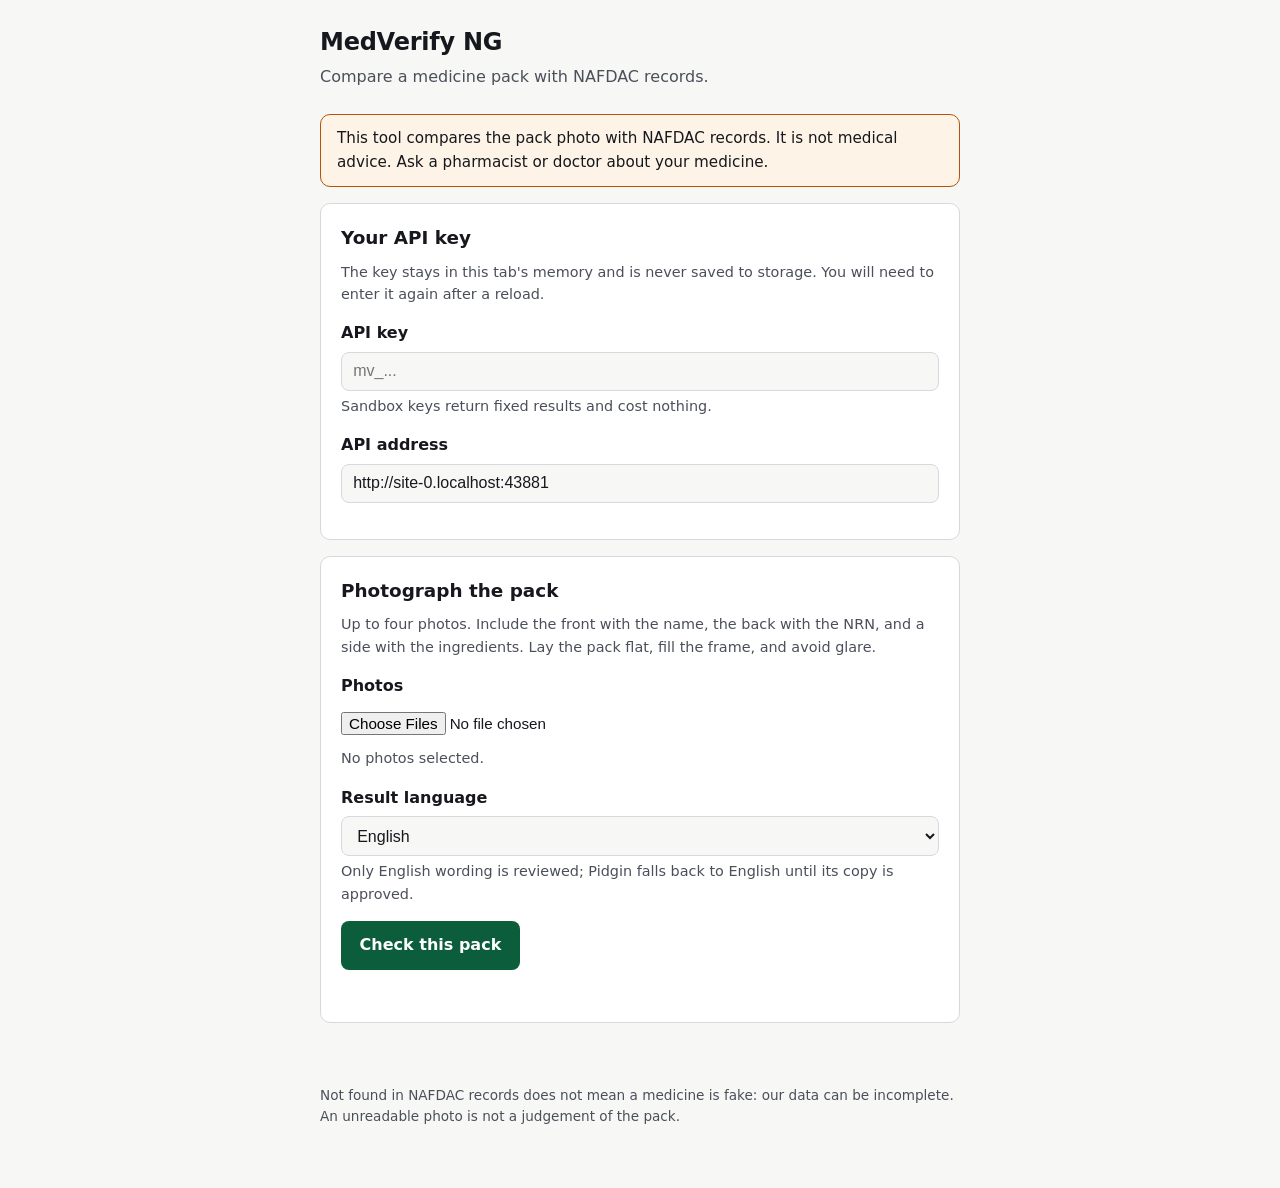
==== web/index.html @ 6687cfc1 "Add a dependency-free web client that consumes only the public API. The client is three static files" ====
<!DOCTYPE html>
<html lang="en">
  <head>
    <meta charset="utf-8" />
    <meta name="viewport" content="width=device-width, initial-scale=1" />
    <meta name="color-scheme" content="light dark" />
    <title>MedVerify NG</title>
    <link rel="stylesheet" href="assets/styles.css" />
    <script type="module" src="assets/app.js"></script>
  </head>
  <body>
    <a class="skip-link" href="#main">Skip to main content</a>

    <header class="site-header">
      <h1>MedVerify NG</h1>
      <p class="tagline">Compare a medicine pack with NAFDAC records.</p>
    </header>

    <main id="main" class="wrap">
      <!-- The disclaimer is always visible and never dismissed. -->
      <p class="disclaimer" role="note">
        This tool compares the pack photo with NAFDAC records. It is not medical
        advice. Ask a pharmacist or doctor about your medicine.
      </p>

      <section aria-labelledby="connect-heading" class="card">
        <h2 id="connect-heading">Your API key</h2>
        <p class="hint">
          The key stays in this tab's memory and is never saved to storage. You
          will need to enter it again after a reload.
        </p>
        <div class="field">
          <label for="api-key">API key</label>
          <input
            id="api-key"
            name="api-key"
            type="password"
            autocomplete="off"
            spellcheck="false"
            placeholder="mv_..."
            aria-describedby="api-key-help"
          />
          <p id="api-key-help" class="hint">
            Sandbox keys return fixed results and cost nothing.
          </p>
        </div>
        <div class="field">
          <label for="api-base">API address</label>
          <input id="api-base" name="api-base" type="url" value="" placeholder="https://api.example" />
        </div>
      </section>

      <section aria-labelledby="upload-heading" class="card">
        <h2 id="upload-heading">Photograph the pack</h2>
        <p class="hint" id="photo-help">
          Up to four photos. Include the front with the name, the back with the
          NRN, and a side with the ingredients. Lay the pack flat, fill the
          frame, and avoid glare.
        </p>

        <div class="field">
          <label for="photos">Photos</label>
          <input
            id="photos"
            name="photos"
            type="file"
            accept="image/jpeg,image/png,image/webp"
            capture="environment"
            multiple
            aria-describedby="photo-help photo-count"
          />
          <p id="photo-count" class="hint" aria-live="polite">No photos selected.</p>
        </div>

        <div class="field">
          <label for="language">Result language</label>
          <select id="language" name="language">
            <option value="en" selected>English</option>
            <option value="pcm">Nigerian Pidgin</option>
          </select>
          <p class="hint">
            Only English wording is reviewed; Pidgin falls back to English until
            its copy is approved.
          </p>
        </div>

        <button id="submit" type="button" class="primary">Check this pack</button>
        <p id="status" class="status" role="status" aria-live="polite"></p>
      </section>

      <section id="result-section" aria-labelledby="result-heading" class="card" hidden>
        <!-- Focus lands here after a result so a screen reader announces it. -->
        <h2 id="result-heading" tabindex="-1">Result</h2>
        <div id="result" class="result"></div>
        <button id="retake" type="button" class="secondary">Check another pack</button>
      </section>

      <section id="ask-section" aria-labelledby="ask-heading" class="card" hidden>
        <h2 id="ask-heading">Ask about this pack</h2>
        <div id="suggestions" class="suggestions" role="group" aria-label="Suggested questions"></div>
        <form id="ask-form" class="ask-form">
          <label for="question">Your question</label>
          <div class="ask-row">
            <input
              id="question"
              name="question"
              type="text"
              maxlength="500"
              autocomplete="off"
              aria-describedby="ask-help"
            />
            <button type="submit" class="primary">Ask</button>
          </div>
          <p id="ask-help" class="hint">
            Answers come only from NAFDAC records and leaflets, with citations.
            This is not medical advice.
          </p>
        </form>
        <div id="answers" class="answers" aria-live="polite"></div>
      </section>
    </main>

    <footer class="site-footer">
      <p>
        Not found in NAFDAC records does not mean a medicine is fake: our data
        can be incomplete. An unreadable photo is not a judgement of the pack.
      </p>
    </footer>

    <noscript>
      <p class="wrap">This page needs JavaScript to upload photos.</p>
    </noscript>
  </body>
</html>
---- web/assets/styles.css ----
/* Mobile-first. No framework, no web fonts, so the page works on a slow link
   and cannot be blocked by a third party. */

:root {
  --bg: #f7f7f5;
  --surface: #ffffff;
  --ink: #16181d;
  --ink-muted: #4a4f5a;
  --line: #d6d8dd;
  --accent: #0b5d3b;
  --accent-ink: #ffffff;
  --warn-bg: #fdf3e7;
  --warn-line: #b45309;
  --flag-bg: #fdf0ef;
  --flag-line: #a0332b;
  --radius: 10px;
}

@media (prefers-color-scheme: dark) {
  :root {
    --bg: #111317;
    --surface: #1a1d23;
    --ink: #f2f3f5;
    --ink-muted: #b3b8c2;
    --line: #2f343d;
    --accent: #5fd0a0;
    --accent-ink: #082316;
    --warn-bg: #2a2116;
    --warn-line: #e0a05a;
    --flag-bg: #2b1a19;
    --flag-line: #e88b83;
  }
}

* {
  box-sizing: border-box;
}

body {
  margin: 0;
  background: var(--bg);
  color: var(--ink);
  font: 16px/1.55 system-ui, -apple-system, "Segoe UI", Roboto, sans-serif;
}

.wrap {
  margin: 0 auto;
  max-width: 42rem;
  padding: 0 1rem 2rem;
}

.skip-link {
  position: absolute;
  left: -999px;
  top: 0;
  background: var(--surface);
  color: var(--ink);
  padding: 0.5rem 1rem;
  z-index: 10;
}

.skip-link:focus {
  left: 0.5rem;
  top: 0.5rem;
}

.site-header {
  padding: 1.5rem 1rem 0.5rem;
  max-width: 42rem;
  margin: 0 auto;
}

.site-header h1 {
  margin: 0;
  font-size: 1.5rem;
  letter-spacing: -0.01em;
}

.tagline {
  margin: 0.25rem 0 0;
  color: var(--ink-muted);
}

.disclaimer {
  background: var(--warn-bg);
  border: 1px solid var(--warn-line);
  border-radius: var(--radius);
  padding: 0.75rem 1rem;
  margin: 1rem 0;
  font-size: 0.95rem;
}

.card {
  background: var(--surface);
  border: 1px solid var(--line);
  border-radius: var(--radius);
  padding: 1.25rem;
  margin-bottom: 1rem;
}

.card h2 {
  margin: 0 0 0.5rem;
  font-size: 1.15rem;
}

.hint {
  color: var(--ink-muted);
  font-size: 0.9rem;
  margin: 0.25rem 0 0;
}

.field {
  margin: 1rem 0;
}

label {
  display: block;
  font-weight: 600;
  margin-bottom: 0.35rem;
}

input[type="text"],
input[type="password"],
input[type="url"],
select {
  width: 100%;
  padding: 0.6rem 0.7rem;
  font-size: 1rem;
  color: var(--ink);
  background: var(--bg);
  border: 1px solid var(--line);
  border-radius: 8px;
}

input[type="file"] {
  width: 100%;
  padding: 0.5rem 0;
  font-size: 0.95rem;
}

/* A visible, high-contrast focus ring on every interactive control. */
input:focus-visible,
select:focus-visible,
button:focus-visible,
a:focus-visible {
  outline: 3px solid var(--accent);
  outline-offset: 2px;
}

button {
  font: inherit;
  border-radius: 8px;
  padding: 0.7rem 1.1rem;
  min-height: 44px;
  cursor: pointer;
  border: 1px solid transparent;
}

button.primary {
  background: var(--accent);
  color: var(--accent-ink);
  font-weight: 600;
}

button.secondary {
  background: transparent;
  color: var(--ink);
  border-color: var(--line);
}

button[disabled] {
  opacity: 0.6;
  cursor: not-allowed;
}

.status {
  min-height: 1.25rem;
  margin: 0.75rem 0 0;
  color: var(--ink-muted);
}

.verdict {
  border-left: 4px solid var(--accent);
  padding-left: 0.85rem;
  margin-bottom: 1rem;
}

.verdict h3 {
  margin: 0;
  font-size: 1.1rem;
}

.verdict .confidence {
  color: var(--ink-muted);
  font-size: 0.9rem;
}

.result h4 {
  margin: 1.25rem 0 0.4rem;
  font-size: 0.95rem;
  text-transform: uppercase;
  letter-spacing: 0.04em;
  color: var(--ink-muted);
}

.result ul {
  margin: 0;
  padding-left: 1.1rem;
}

.result li {
  margin-bottom: 0.35rem;
}

.flag {
  background: var(--flag-bg);
  border: 1px solid var(--flag-line);
  border-radius: 8px;
  padding: 0.6rem 0.75rem;
  margin-bottom: 0.6rem;
}

.flag a {
  color: inherit;
}

.fields {
  display: grid;
  gap: 0.35rem;
  margin: 0;
}

.fields div {
  display: flex;
  justify-content: space-between;
  gap: 1rem;
  border-bottom: 1px solid var(--line);
  padding-bottom: 0.35rem;
}

.fields dt {
  color: var(--ink-muted);
}

.fields dd {
  margin: 0;
  text-align: right;
}

.suggestions {
  display: flex;
  flex-wrap: wrap;
  gap: 0.5rem;
  margin-bottom: 1rem;
}

.suggestions button {
  background: transparent;
  border: 1px solid var(--line);
  color: var(--ink);
  font-size: 0.9rem;
  padding: 0.45rem 0.75rem;
}

.ask-row {
  display: flex;
  gap: 0.5rem;
}

.ask-row input {
  flex: 1;
}

.answer {
  border-top: 1px solid var(--line);
  padding-top: 1rem;
  margin-top: 1rem;
}

.answer .fixed {
  color: var(--ink-muted);
  font-style: italic;
}

.citations {
  font-size: 0.9rem;
  color: var(--ink-muted);
  margin-top: 0.4rem;
}

.site-footer {
  max-width: 42rem;
  margin: 0 auto;
  padding: 0 1rem 3rem;
  color: var(--ink-muted);
  font-size: 0.85rem;
}

@media (prefers-reduced-motion: reduce) {
  * {
    animation: none !important;
    transition: none !important;
  }
}
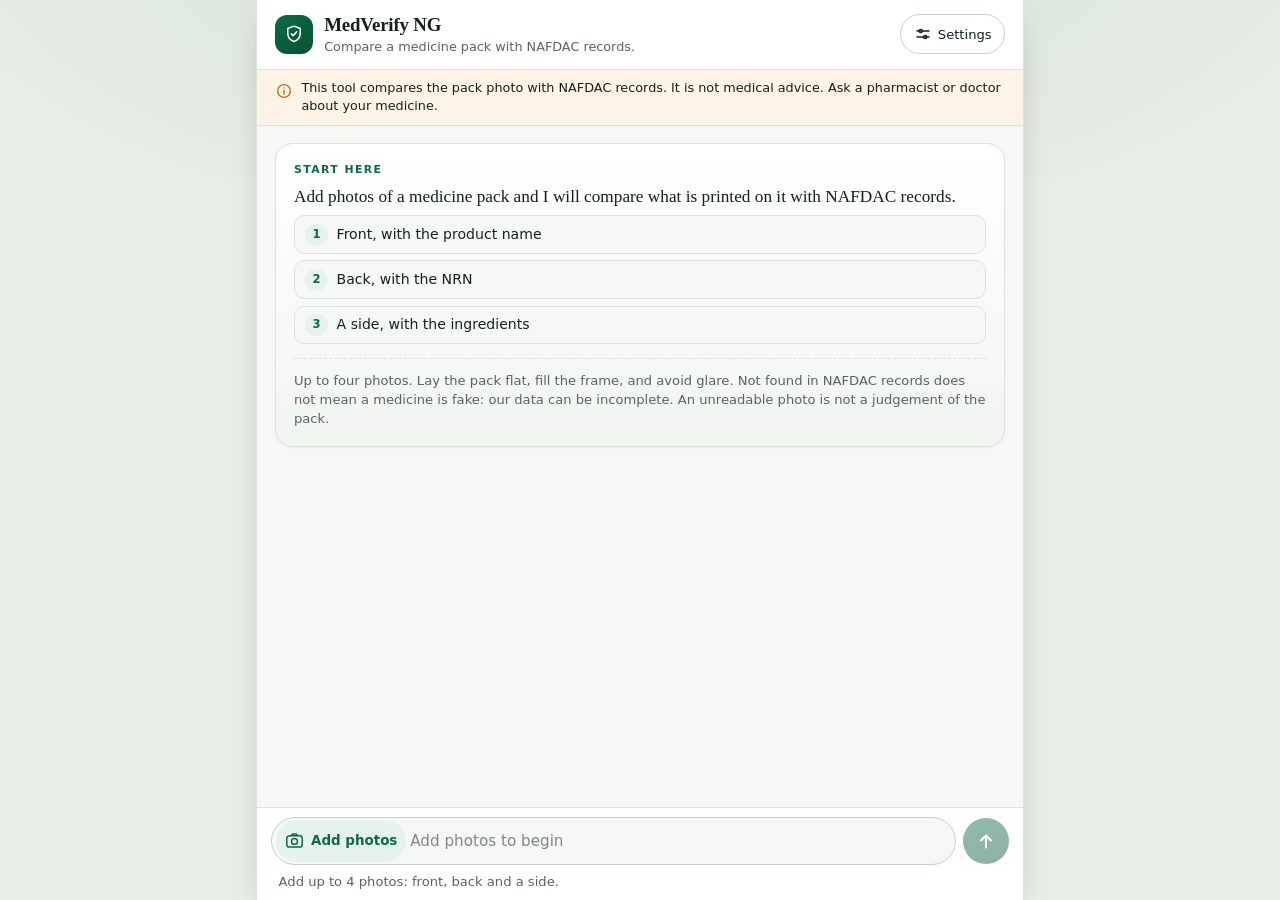
==== commit 627493b3: "Serve one photo picker and a clearer scan layout in the web client. The separate camera and gallery " ====
--- a/web/index.html
+++ b/web/index.html
@@ -2,133 +2,159 @@
 <html lang="en">
   <head>
     <meta charset="utf-8" />
-    <meta name="viewport" content="width=device-width, initial-scale=1" />
+    <meta
+      name="viewport"
+      content="width=device-width, initial-scale=1, viewport-fit=cover, interactive-widget=resizes-content"
+    />
     <meta name="color-scheme" content="light dark" />
+    <meta
+      name="description"
+      content="Compare a medicine pack photo with NAFDAC records and read an explainable result."
+    />
     <title>MedVerify NG</title>
     <link rel="stylesheet" href="assets/styles.css" />
     <script type="module" src="assets/app.js"></script>
   </head>
   <body>
-    <a class="skip-link" href="#main">Skip to main content</a>
+    <a class="skip-link" href="#log">Skip to conversation</a>
 
-    <header class="site-header">
-      <h1>MedVerify NG</h1>
-      <p class="tagline">Compare a medicine pack with NAFDAC records.</p>
-    </header>
-
-    <main id="main" class="wrap">
-      <!-- The disclaimer is always visible and never dismissed. -->
-      <p class="disclaimer" role="note">
-        This tool compares the pack photo with NAFDAC records. It is not medical
-        advice. Ask a pharmacist or doctor about your medicine.
-      </p>
-
-      <section aria-labelledby="connect-heading" class="card">
-        <h2 id="connect-heading">Your API key</h2>
-        <p class="hint">
-          The key stays in this tab's memory and is never saved to storage. You
-          will need to enter it again after a reload.
-        </p>
-        <div class="field">
-          <label for="api-key">API key</label>
-          <input
-            id="api-key"
-            name="api-key"
-            type="password"
-            autocomplete="off"
-            spellcheck="false"
-            placeholder="mv_..."
-            aria-describedby="api-key-help"
-          />
-          <p id="api-key-help" class="hint">
-            Sandbox keys return fixed results and cost nothing.
-          </p>
-        </div>
-        <div class="field">
-          <label for="api-base">API address</label>
-          <input id="api-base" name="api-base" type="url" value="" placeholder="https://api.example" />
-        </div>
-      </section>
-
-      <section aria-labelledby="upload-heading" class="card">
-        <h2 id="upload-heading">Photograph the pack</h2>
-        <p class="hint" id="photo-help">
-          Up to four photos. Include the front with the name, the back with the
-          NRN, and a side with the ingredients. Lay the pack flat, fill the
-          frame, and avoid glare.
-        </p>
-
-        <div class="field">
-          <label for="photos">Photos</label>
-          <input
-            id="photos"
-            name="photos"
-            type="file"
-            accept="image/jpeg,image/png,image/webp"
-            capture="environment"
-            multiple
-            aria-describedby="photo-help photo-count"
-          />
-          <p id="photo-count" class="hint" aria-live="polite">No photos selected.</p>
+    <div class="app">
+      <header class="site-header">
+        <div class="brand">
+          <span class="brand-mark" aria-hidden="true">
+            <svg viewBox="0 0 24 24" width="22" height="22" fill="none" stroke="currentColor" stroke-width="1.7" stroke-linecap="round" stroke-linejoin="round">
+              <path d="M12 3.4 5.2 5.9v5.3c0 4.2 2.8 7.6 6.8 9 4-1.4 6.8-4.8 6.8-9V5.9z" />
+              <path d="m9.1 11.9 2 2 3.8-4.2" />
+            </svg>
+          </span>
+          <div class="brand-text">
+            <h1>MedVerify NG</h1>
+            <p class="tagline">Compare a medicine pack with NAFDAC records.</p>
+          </div>
         </div>
 
-        <div class="field">
-          <label for="language">Result language</label>
-          <select id="language" name="language">
-            <option value="en" selected>English</option>
-            <option value="pcm">Nigerian Pidgin</option>
-          </select>
-          <p class="hint">
-            Only English wording is reviewed; Pidgin falls back to English until
-            its copy is approved.
-          </p>
+        <details class="settings">
+          <summary>
+            <svg viewBox="0 0 24 24" width="18" height="18" aria-hidden="true" fill="none" stroke="currentColor" stroke-width="1.8" stroke-linecap="round">
+              <path d="M4 8h16M4 16h16" />
+              <circle cx="9" cy="8" r="2.2" />
+              <circle cx="15" cy="16" r="2.2" />
+            </svg>
+            <span>Settings</span>
+          </summary>
+          <div class="settings-panel">
+            <div class="field">
+              <label for="language">Result language</label>
+              <select id="language" name="language">
+                <option value="en" selected>English</option>
+                <option value="pcm">Nigerian Pidgin</option>
+              </select>
+              <p class="hint">
+                Only English wording is reviewed; Pidgin falls back to English
+                until its copy is approved.
+              </p>
+            </div>
+            <div class="field">
+              <label for="api-base">API address</label>
+              <input id="api-base" name="api-base" type="url" value="" placeholder="https://api.example" />
+            </div>
+          </div>
+        </details>
+      </header>
+
+      <!-- Development key. Hidden from the page; it is still visible in the
+           page source, so swap it out before this goes anywhere public. -->
+      <input id="api-key" name="api-key" type="hidden" value="dev-api-key" />
+
+      <!-- The disclaimer is always visible and never dismissed. -->
+      <div class="notice" role="note">
+        <svg class="notice-icon" viewBox="0 0 24 24" width="18" height="18" aria-hidden="true" fill="none" stroke="currentColor" stroke-width="1.8" stroke-linecap="round">
+          <circle cx="12" cy="12" r="8.5" />
+          <path d="M12 11v5M12 7.8v.2" />
+        </svg>
+        <p>
+          This tool compares the pack photo with NAFDAC records. It is not medical advice.
+          Ask a pharmacist or doctor about your medicine.
+        </p>
+      </div>
+
+      <main id="main" class="chat">
+        <div id="log" class="log" role="log" aria-label="Conversation" tabindex="0">
+          <div class="msg assistant intro">
+            <div class="bubble">
+              <p class="eyebrow">Start here</p>
+              <p class="lede">
+                Add photos of a medicine pack and I will compare what is printed
+                on it with NAFDAC records.
+              </p>
+              <ul class="tips">
+                <li><span class="step" aria-hidden="true">1</span>Front, with the product name</li>
+                <li><span class="step" aria-hidden="true">2</span>Back, with the NRN</li>
+                <li><span class="step" aria-hidden="true">3</span>A side, with the ingredients</li>
+              </ul>
+              <p class="hint">
+                Up to four photos. Lay the pack flat, fill the frame, and avoid
+                glare. Not found in NAFDAC records does not mean a medicine is
+                fake: our data can be incomplete. An unreadable photo is not a
+                judgement of the pack.
+              </p>
+            </div>
+          </div>
         </div>
 
-        <button id="submit" type="button" class="primary">Check this pack</button>
-        <p id="status" class="status" role="status" aria-live="polite"></p>
-      </section>
+        <div class="dock">
+          <div id="chips" class="chips" role="group" aria-label="Suggested actions"></div>
 
-      <section id="result-section" aria-labelledby="result-heading" class="card" hidden>
-        <!-- Focus lands here after a result so a screen reader announces it. -->
-        <h2 id="result-heading" tabindex="-1">Result</h2>
-        <div id="result" class="result"></div>
-        <button id="retake" type="button" class="secondary">Check another pack</button>
-      </section>
+          <form id="chat-form" class="composer" novalidate>
+            <ul id="tray" class="tray" aria-label="Photos ready to send" hidden></ul>
 
-      <section id="ask-section" aria-labelledby="ask-heading" class="card" hidden>
-        <h2 id="ask-heading">Ask about this pack</h2>
-        <div id="suggestions" class="suggestions" role="group" aria-label="Suggested questions"></div>
-        <form id="ask-form" class="ask-form">
-          <label for="question">Your question</label>
-          <div class="ask-row">
-            <input
-              id="question"
-              name="question"
-              type="text"
-              maxlength="500"
-              autocomplete="off"
-              aria-describedby="ask-help"
-            />
-            <button type="submit" class="primary">Ask</button>
-          </div>
-          <p id="ask-help" class="hint">
-            Answers come only from NAFDAC records and leaflets, with citations.
-            This is not medical advice.
-          </p>
-        </form>
-        <div id="answers" class="answers" aria-live="polite"></div>
-      </section>
-    </main>
+            <div class="row">
+              <div class="composer-field">
+                <div id="tools" class="tools">
+                  <!-- One control for the camera and the photo library: the
+                       browser's own picker lets the person choose either. -->
+                  <button id="photo-btn" type="button" class="photo-btn" aria-label="Add photos of the pack" title="Add photos">
+                    <svg viewBox="0 0 24 24" width="21" height="21" aria-hidden="true" fill="none" stroke="currentColor" stroke-width="1.7" stroke-linecap="round" stroke-linejoin="round">
+                      <rect x="3.2" y="6.5" width="17.6" height="13" rx="3" />
+                      <circle cx="12" cy="13" r="3.4" />
+                      <path d="M8.4 6.5 9.6 4.6h4.8l1.2 1.9" />
+                    </svg>
+                    <span class="photo-btn-text">Add photos</span>
+                  </button>
+                </div>
 
-    <footer class="site-footer">
-      <p>
-        Not found in NAFDAC records does not mean a medicine is fake: our data
-        can be incomplete. An unreadable photo is not a judgement of the pack.
-      </p>
-    </footer>
+                <label for="question" class="sr-only">Your question</label>
+                <input
+                  id="question"
+                  name="question"
+                  type="text"
+                  maxlength="500"
+                  autocomplete="off"
+                  disabled
+                  placeholder="Add photos to begin"
+                  aria-describedby="composer-hint"
+                />
+              </div>
+
+              <button id="send" type="submit" class="send" aria-label="Check this pack" aria-disabled="true">
+                <svg viewBox="0 0 24 24" width="22" height="22" aria-hidden="true" fill="none" stroke="currentColor" stroke-width="2.2" stroke-linecap="round" stroke-linejoin="round">
+                  <path d="M12 19V6M6.5 11.5L12 6l5.5 5.5" />
+                </svg>
+              </button>
+            </div>
+
+            <p id="composer-hint" class="hint" aria-live="polite"></p>
+
+            <!-- No capture attribute: phones offer the camera and the photo
+                 library in one sheet, and desktops open the file browser. -->
+            <input id="photo-input" type="file" accept="image/jpeg,image/png,image/webp" multiple hidden />
+          </form>
+        </div>
+      </main>
+    </div>
 
     <noscript>
-      <p class="wrap">This page needs JavaScript to upload photos.</p>
+      <p class="noscript">This page needs JavaScript to upload photos.</p>
     </noscript>
   </body>
 </html>
--- a/web/assets/styles.css
+++ b/web/assets/styles.css
@@ -1,34 +1,74 @@
-/* Mobile-first. No framework, no web fonts, so the page works on a slow link
-   and cannot be blocked by a third party. */
+/* Mobile-first chat layout. No framework, no web fonts, so the page works on a
+   slow link and cannot be blocked by a third party. */
 
 :root {
-  --bg: #f7f7f5;
+  color-scheme: light dark;
+
+  --page: #e8ede7;
+  --bg: #f6f8f5;
   --surface: #ffffff;
-  --ink: #16181d;
-  --ink-muted: #4a4f5a;
-  --line: #d6d8dd;
-  --accent: #0b5d3b;
+  --surface-2: #f1f5f0;
+
+  --ink: #13211a;
+  --ink-muted: #58655d;
+  --line: #dce4dc;
+  --line-strong: #c4d2c6;
+
+  --accent: #0b6b45;
+  --accent-strong: #085234;
+  --accent-soft: #e6f3ec;
   --accent-ink: #ffffff;
-  --warn-bg: #fdf3e7;
-  --warn-line: #b45309;
-  --flag-bg: #fdf0ef;
-  --flag-line: #a0332b;
-  --radius: 10px;
+
+  --warn-bg: #fdf4e6;
+  --warn-line: #b4731b;
+  --flag-bg: #fdf1ef;
+  --flag-line: #a63a30;
+
+  --tone-ok: #0b6b45;
+  --tone-bad: #a63a30;
+  --tone-warn: #a3650f;
+  --tone-neutral: #5a6673;
+
+  --radius: 14px;
+  --radius-sm: 10px;
+  --shadow-sm: 0 1px 2px rgba(19, 33, 26, 0.06);
+  --shadow-md: 0 14px 34px -18px rgba(19, 33, 26, 0.45);
+
+  --font-sans: system-ui, -apple-system, "Segoe UI", Roboto, "Helvetica Neue",
+    Arial, sans-serif;
+  --font-display: "Iowan Old Style", "Palatino Linotype", Palatino, Georgia,
+    "Times New Roman", serif;
 }
 
 @media (prefers-color-scheme: dark) {
   :root {
-    --bg: #111317;
-    --surface: #1a1d23;
-    --ink: #f2f3f5;
-    --ink-muted: #b3b8c2;
-    --line: #2f343d;
-    --accent: #5fd0a0;
-    --accent-ink: #082316;
+    --page: #070b09;
+    --bg: #0d1310;
+    --surface: #161e1a;
+    --surface-2: #1c2621;
+
+    --ink: #edf3ee;
+    --ink-muted: #a4b0a8;
+    --line: #28332c;
+    --line-strong: #3a483f;
+
+    --accent: #5fd3a0;
+    --accent-strong: #8ce8bd;
+    --accent-soft: #12291f;
+    --accent-ink: #052015;
+
     --warn-bg: #2a2116;
     --warn-line: #e0a05a;
     --flag-bg: #2b1a19;
     --flag-line: #e88b83;
+
+    --tone-ok: #5fd3a0;
+    --tone-bad: #e88b83;
+    --tone-warn: #e0a05a;
+    --tone-neutral: #9aa5b2;
+
+    --shadow-sm: 0 1px 2px rgba(0, 0, 0, 0.5);
+    --shadow-md: 0 16px 36px -18px #000000;
   }
 }
 
@@ -36,17 +76,39 @@
   box-sizing: border-box;
 }
 
+[hidden] {
+  display: none !important;
+}
+
+html,
+body {
+  height: 100%;
+}
+
 body {
   margin: 0;
-  background: var(--bg);
+  background:
+    radial-gradient(
+      1100px 520px at 50% -12%,
+      rgba(11, 107, 69, 0.13),
+      transparent 70%
+    ),
+    var(--page);
   color: var(--ink);
-  font: 16px/1.55 system-ui, -apple-system, "Segoe UI", Roboto, sans-serif;
-}
-
-.wrap {
-  margin: 0 auto;
-  max-width: 42rem;
-  padding: 0 1rem 2rem;
+  font: 16px/1.5 var(--font-sans);
+  -webkit-text-size-adjust: 100%;
+}
+
+.sr-only {
+  position: absolute;
+  width: 1px;
+  height: 1px;
+  margin: -1px;
+  padding: 0;
+  overflow: hidden;
+  clip: rect(0 0 0 0);
+  white-space: nowrap;
+  border: 0;
 }
 
 .skip-link {
@@ -56,7 +118,7 @@
   background: var(--surface);
   color: var(--ink);
   padding: 0.5rem 1rem;
-  z-index: 10;
+  z-index: 20;
 }
 
 .skip-link:focus {
@@ -64,241 +126,869 @@
   top: 0.5rem;
 }
 
+.noscript {
+  padding: 1rem;
+}
+
+/* --- App frame ---------------------------------------------------------- */
+
+.app {
+  display: flex;
+  flex-direction: column;
+  height: 100dvh;
+  max-width: 48rem;
+  margin: 0 auto;
+  background: var(--bg);
+}
+
+@media (min-width: 48rem) {
+  .app {
+    border-inline: 1px solid var(--line);
+    box-shadow: var(--shadow-md);
+  }
+}
+
 .site-header {
-  padding: 1.5rem 1rem 0.5rem;
-  max-width: 42rem;
-  margin: 0 auto;
-}
-
-.site-header h1 {
+  display: flex;
+  align-items: center;
+  justify-content: space-between;
+  gap: 0.75rem;
+  padding: 0.85rem 1.1rem;
+  padding-top: calc(0.85rem + env(safe-area-inset-top, 0px));
+  background: var(--surface);
+  border-bottom: 1px solid var(--line);
+  position: relative;
+  z-index: 5;
+}
+
+.brand {
+  display: flex;
+  align-items: center;
+  gap: 0.7rem;
+  min-width: 0;
+}
+
+.brand-mark {
+  display: grid;
+  place-items: center;
+  flex: none;
+  width: 2.4rem;
+  height: 2.4rem;
+  border-radius: 12px;
+  color: var(--accent-ink);
+  background: linear-gradient(145deg, var(--accent), var(--accent-strong));
+  box-shadow: var(--shadow-sm);
+}
+
+.brand-text {
+  min-width: 0;
+}
+
+.brand h1 {
   margin: 0;
-  font-size: 1.5rem;
+  font-family: var(--font-display);
+  font-size: 1.18rem;
+  font-weight: 600;
   letter-spacing: -0.01em;
+  line-height: 1.2;
 }
 
 .tagline {
-  margin: 0.25rem 0 0;
+  margin: 0.15rem 0 0;
   color: var(--ink-muted);
-}
-
-.disclaimer {
-  background: var(--warn-bg);
-  border: 1px solid var(--warn-line);
-  border-radius: var(--radius);
-  padding: 0.75rem 1rem;
-  margin: 1rem 0;
-  font-size: 0.95rem;
-}
-
-.card {
+  font-size: 0.8rem;
+  line-height: 1.3;
+}
+
+/* --- Settings ----------------------------------------------------------- */
+
+.settings {
+  position: relative;
+  flex: none;
+}
+
+.settings summary {
+  display: inline-flex;
+  align-items: center;
+  gap: 0.35rem;
+  min-height: 40px;
+  padding: 0 0.8rem;
+  border: 1px solid var(--line-strong);
+  border-radius: 999px;
+  background: var(--surface);
+  color: var(--ink);
+  cursor: pointer;
+  font-size: 0.82rem;
+  list-style: none;
+  transition: border-color 0.15s ease, color 0.15s ease, background 0.15s ease;
+}
+
+.settings summary::-webkit-details-marker {
+  display: none;
+}
+
+.settings summary:hover,
+.settings[open] summary {
+  border-color: var(--accent);
+  color: var(--accent);
+  background: var(--accent-soft);
+}
+
+.settings-panel {
+  position: absolute;
+  right: 0;
+  top: calc(100% + 0.6rem);
+  width: min(21rem, calc(100vw - 2rem));
+  padding: 1rem 1.1rem;
   background: var(--surface);
   border: 1px solid var(--line);
   border-radius: var(--radius);
-  padding: 1.25rem;
-  margin-bottom: 1rem;
-}
-
-.card h2 {
-  margin: 0 0 0.5rem;
-  font-size: 1.15rem;
-}
-
-.hint {
-  color: var(--ink-muted);
-  font-size: 0.9rem;
-  margin: 0.25rem 0 0;
+  box-shadow: var(--shadow-md);
+  z-index: 10;
 }
 
 .field {
-  margin: 1rem 0;
+  margin: 0.9rem 0;
+}
+
+.field:first-child {
+  margin-top: 0;
 }
 
 label {
   display: block;
+  font-size: 0.85rem;
   font-weight: 600;
   margin-bottom: 0.35rem;
 }
 
-input[type="text"],
-input[type="password"],
 input[type="url"],
 select {
   width: 100%;
   padding: 0.6rem 0.7rem;
-  font-size: 1rem;
+  font: inherit;
+  font-size: 0.92rem;
   color: var(--ink);
+  background: var(--surface-2);
+  border: 1px solid var(--line-strong);
+  border-radius: 9px;
+}
+
+.hint {
+  color: var(--ink-muted);
+  font-size: 0.82rem;
+  line-height: 1.45;
+  margin: 0.4rem 0 0;
+}
+
+/* --- Always-visible disclaimer ------------------------------------------ */
+
+.notice {
+  display: flex;
+  align-items: flex-start;
+  gap: 0.55rem;
+  padding: 0.6rem 1.1rem;
+  background: var(--warn-bg);
+  border-bottom: 1px solid var(--line);
+}
+
+.notice-icon {
+  flex: none;
+  margin-top: 0.14rem;
+  color: var(--warn-line);
+}
+
+.notice p {
+  margin: 0;
+  font-size: 0.8rem;
+  line-height: 1.4;
+}
+
+/* --- Conversation ------------------------------------------------------- */
+
+.chat {
+  display: flex;
+  flex-direction: column;
+  flex: 1;
+  min-height: 0;
+}
+
+.log {
+  flex: 1;
+  min-height: 0;
+  overflow-y: auto;
+  overscroll-behavior: contain;
+  display: flex;
+  flex-direction: column;
+  gap: 0.85rem;
+  padding: 1.1rem;
+  scrollbar-width: thin;
+  scrollbar-color: var(--line-strong) transparent;
+}
+
+.log::-webkit-scrollbar {
+  width: 10px;
+}
+
+.log::-webkit-scrollbar-thumb {
+  background: var(--line-strong);
+  border: 3px solid var(--bg);
+  border-radius: 999px;
+}
+
+.msg {
+  display: flex;
+  max-width: 90%;
+  animation: rise 0.22s ease-out both;
+}
+
+.msg.assistant {
+  align-self: flex-start;
+}
+
+.msg.user {
+  align-self: flex-end;
+}
+
+/* A result is a card-width message so the record fields have room. */
+.msg.wide {
+  width: 100%;
+  max-width: 100%;
+}
+
+.msg.wide .bubble {
+  width: 100%;
+}
+
+.bubble {
+  padding: 0.75rem 1rem;
+  border-radius: 18px;
+  overflow-wrap: anywhere;
+}
+
+.bubble > :first-child {
+  margin-top: 0;
+}
+
+.bubble > :last-child {
+  margin-bottom: 0;
+}
+
+.bubble p {
+  margin: 0.4rem 0;
+}
+
+.assistant .bubble {
+  background: var(--surface);
+  border: 1px solid var(--line);
+  border-bottom-left-radius: 6px;
+  box-shadow: var(--shadow-sm);
+}
+
+.user .bubble {
+  background: linear-gradient(150deg, var(--accent), var(--accent-strong));
+  color: var(--accent-ink);
+  border-bottom-right-radius: 6px;
+}
+
+.bubble.error {
+  background: var(--flag-bg);
+  border-color: var(--flag-line);
+  box-shadow: none;
+}
+
+.error-title {
+  font-weight: 700;
+  color: var(--flag-line);
+}
+
+/* Intro card */
+
+.msg.intro {
+  max-width: 100%;
+}
+
+.intro .bubble {
+  width: 100%;
+  padding: 1.1rem 1.15rem;
+  border-radius: 18px;
+  background: linear-gradient(180deg, var(--surface), var(--surface-2));
+}
+
+.eyebrow {
+  margin: 0 0 0.35rem;
+  font-size: 0.68rem;
+  font-weight: 700;
+  letter-spacing: 0.13em;
+  text-transform: uppercase;
+  color: var(--accent);
+}
+
+.lede {
+  margin: 0 0 0.85rem;
+  font-family: var(--font-display);
+  font-size: 1.08rem;
+  line-height: 1.4;
+}
+
+.tips {
+  display: grid;
+  gap: 0.4rem;
+  list-style: none;
+  margin: 0 0 0.85rem;
+  padding: 0;
+}
+
+.tips li {
+  display: flex;
+  align-items: center;
+  gap: 0.55rem;
+  padding: 0.45rem 0.65rem;
   background: var(--bg);
   border: 1px solid var(--line);
+  border-radius: 10px;
+  font-size: 0.88rem;
+}
+
+.step {
+  display: grid;
+  place-items: center;
+  flex: none;
+  width: 1.4rem;
+  height: 1.4rem;
+  border-radius: 50%;
+  background: var(--accent-soft);
+  color: var(--accent);
+  font-size: 0.72rem;
+  font-weight: 700;
+}
+
+.intro .hint {
+  margin: 0;
+  padding-top: 0.75rem;
+  border-top: 1px dashed var(--line);
+}
+
+.photos-bubble {
+  padding: 0.35rem;
+}
+
+.photos {
+  display: grid;
+  grid-template-columns: repeat(2, 6rem);
+  gap: 0.35rem;
+}
+
+.photos img {
+  display: block;
+  width: 6rem;
+  height: 6rem;
+  object-fit: cover;
+  border-radius: 12px;
+}
+
+.photos.single {
+  grid-template-columns: 9rem;
+}
+
+.photos.single img {
+  width: 9rem;
+  height: 9rem;
+}
+
+/* Waiting for a reply */
+
+.pending {
+  display: flex;
+  align-items: center;
+  gap: 0.6rem;
+  color: var(--ink-muted);
+  font-size: 0.92rem;
+}
+
+.dots {
+  display: inline-flex;
+  gap: 4px;
+}
+
+.dots span {
+  width: 6px;
+  height: 6px;
+  border-radius: 50%;
+  background: var(--accent);
+  opacity: 0.6;
+  animation: pulse 1.2s infinite ease-in-out;
+}
+
+.dots span:nth-child(2) {
+  animation-delay: 0.15s;
+}
+
+.dots span:nth-child(3) {
+  animation-delay: 0.3s;
+}
+
+@keyframes pulse {
+  0%,
+  80%,
+  100% {
+    opacity: 0.25;
+  }
+  40% {
+    opacity: 1;
+  }
+}
+
+@keyframes rise {
+  from {
+    opacity: 0;
+    transform: translateY(4px);
+  }
+  to {
+    opacity: 1;
+    transform: none;
+  }
+}
+
+/* --- Result inside a message ------------------------------------------- */
+
+.verdict {
+  --tone: var(--accent);
+  --tone-soft: var(--accent-soft);
+  margin-bottom: 1rem;
+  padding: 0.9rem 1rem;
+  border: 1px solid var(--line);
+  border-left: 4px solid var(--tone);
+  border-radius: 12px;
+  background: var(--tone-soft);
+}
+
+.verdict[data-tone="ok"] {
+  --tone: var(--tone-ok);
+  --tone-soft: rgba(11, 107, 69, 0.08);
+}
+
+.verdict[data-tone="bad"] {
+  --tone: var(--tone-bad);
+  --tone-soft: rgba(166, 58, 48, 0.08);
+}
+
+.verdict[data-tone="warn"] {
+  --tone: var(--tone-warn);
+  --tone-soft: rgba(163, 101, 15, 0.1);
+}
+
+.verdict[data-tone="neutral"] {
+  --tone: var(--tone-neutral);
+  --tone-soft: rgba(90, 102, 115, 0.09);
+}
+
+.verdict-head {
+  display: flex;
+  align-items: flex-start;
+  gap: 0.7rem;
+}
+
+.verdict-mark {
+  display: grid;
+  place-items: center;
+  flex: none;
+  width: 1.7rem;
+  height: 1.7rem;
+  margin-top: 0.1rem;
+  border-radius: 50%;
+  background: var(--tone);
+  color: var(--surface);
+  font-size: 0.9rem;
+  font-weight: 800;
+  line-height: 1;
+}
+
+.verdict-kicker {
+  margin: 0 0 0.2rem;
+  font-size: 0.68rem;
+  font-weight: 700;
+  letter-spacing: 0.12em;
+  text-transform: uppercase;
+  color: var(--tone);
+}
+
+.verdict h2 {
+  margin: 0;
+  font-family: var(--font-display);
+  font-size: 1.06rem;
+  font-weight: 600;
+  line-height: 1.4;
+}
+
+.verdict .confidence {
+  margin: 0.55rem 0 0;
+  padding-left: 2.4rem;
+  color: var(--ink-muted);
+  font-size: 0.78rem;
+  letter-spacing: 0.02em;
+}
+
+.result h3 {
+  margin: 1.35rem 0 0.5rem;
+  padding-top: 0.85rem;
+  border-top: 1px solid var(--line);
+  font-size: 0.7rem;
+  font-weight: 700;
+  letter-spacing: 0.11em;
+  text-transform: uppercase;
+  color: var(--ink-muted);
+}
+
+.result ul {
+  margin: 0;
+  padding-left: 1.15rem;
+  font-size: 0.92rem;
+}
+
+.result li {
+  margin-bottom: 0.35rem;
+}
+
+.flag {
+  padding: 0.7rem 0.85rem;
+  margin-bottom: 0.55rem;
+  background: var(--flag-bg);
+  border: 1px solid var(--flag-line);
+  border-radius: 12px;
+  font-size: 0.9rem;
+}
+
+.flag p {
+  margin: 0 0 0.25rem;
+}
+
+.flag a {
+  color: inherit;
+  text-underline-offset: 2px;
+}
+
+.fields {
+  margin: 0;
+  border: 1px solid var(--line);
+  border-radius: 12px;
+  overflow: hidden;
+  background: var(--surface-2);
+}
+
+.fields div {
+  display: flex;
+  justify-content: space-between;
+  gap: 1rem;
+  padding: 0.55rem 0.8rem;
+  border-bottom: 1px solid var(--line);
+}
+
+.fields div:last-child {
+  border-bottom: 0;
+}
+
+.fields dt {
+  color: var(--ink-muted);
+  font-size: 0.84rem;
+}
+
+.fields dd {
+  margin: 0;
+  text-align: right;
+  font-size: 0.88rem;
+  font-weight: 600;
+}
+
+/* --- Answers ------------------------------------------------------------ */
+
+.answer-text {
+  font-size: 0.95rem;
+}
+
+.answer-text.fixed {
+  color: var(--ink-muted);
+  font-style: italic;
+}
+
+.citations {
+  margin-top: 0.7rem;
+  padding: 0.6rem 0.75rem;
+  border-left: 2px solid var(--accent);
+  border-radius: 0 10px 10px 0;
+  background: var(--surface-2);
+  font-size: 0.83rem;
+  color: var(--ink-muted);
+}
+
+.citations p {
+  margin: 0 0 0.2rem;
+  font-weight: 600;
+}
+
+.citations ul {
+  margin: 0;
+  padding-left: 1.1rem;
+}
+
+.citations a {
+  color: var(--accent);
+  text-underline-offset: 2px;
+}
+
+/* --- Composer ----------------------------------------------------------- */
+
+.dock {
+  background: var(--surface);
+  border-top: 1px solid var(--line);
+  padding: 0.55rem 0.85rem;
+  padding-bottom: calc(0.55rem + env(safe-area-inset-bottom, 0px));
+}
+
+.chips {
+  display: flex;
+  gap: 0.45rem;
+  overflow-x: auto;
+  padding: 0 0.15rem 0.6rem;
+  scrollbar-width: none;
+}
+
+.chips::-webkit-scrollbar {
+  display: none;
+}
+
+.chips:empty {
+  display: none;
+}
+
+.chip {
+  flex: none;
+  white-space: nowrap;
+  min-height: 38px;
+  padding: 0.35rem 0.85rem;
+  background: var(--surface);
+  color: var(--ink);
+  border: 1px solid var(--line-strong);
+  border-radius: 999px;
+  font-size: 0.82rem;
+  box-shadow: var(--shadow-sm);
+  transition: border-color 0.15s ease, color 0.15s ease, background 0.15s ease;
+}
+
+.chip:hover {
+  border-color: var(--accent);
+  color: var(--accent);
+  background: var(--accent-soft);
+}
+
+.chip.new {
+  background: var(--accent);
+  border-color: var(--accent);
+  color: var(--accent-ink);
+  font-weight: 600;
+}
+
+.chip.new:hover {
+  background: var(--accent-strong);
+  border-color: var(--accent-strong);
+  color: var(--accent-ink);
+}
+
+.tray {
+  display: flex;
+  gap: 0.6rem;
+  list-style: none;
+  margin: 0;
+  padding: 0.35rem 0.2rem 0.6rem;
+  overflow-x: auto;
+}
+
+.tray li {
+  position: relative;
+  flex: none;
+}
+
+.tray img {
+  display: block;
+  width: 3.5rem;
+  height: 3.5rem;
+  object-fit: cover;
+  border-radius: 10px;
+  border: 1px solid var(--line-strong);
+}
+
+.tray .remove {
+  position: absolute;
+  top: -7px;
+  right: -7px;
+  width: 26px;
+  height: 26px;
+  min-height: 0;
+  padding: 0;
+  border: 2px solid var(--surface);
+  border-radius: 50%;
+  background: var(--ink);
+  color: var(--surface);
+  font-size: 1rem;
+  line-height: 1;
+}
+
+.row {
+  display: flex;
+  align-items: center;
+  gap: 0.45rem;
+}
+
+/* The photo button sits inside the field, so the question keeps its room. */
+.composer-field {
+  display: flex;
+  align-items: center;
+  gap: 0.1rem;
+  flex: 1;
+  min-width: 0;
+  height: 48px;
+  padding: 0 0.3rem 0 0.25rem;
+  background: var(--bg);
+  border: 1px solid var(--line-strong);
+  border-radius: 999px;
+  transition: border-color 0.15s ease, background 0.15s ease;
+}
+
+.composer-field:focus-within {
+  border-color: var(--accent);
+  background: var(--surface);
+  outline: 3px solid var(--accent);
+  outline-offset: 2px;
+}
+
+.tools {
+  display: flex;
+  flex: none;
+}
+
+.composer input[type="text"] {
+  flex: 1;
+  min-width: 0;
+  height: 44px;
+  padding: 0 0.6rem 0 0.15rem;
+  font: inherit;
+  font-size: 0.95rem;
+  color: var(--ink);
+  background: transparent;
+  border: 0;
+  border-radius: 0;
+}
+
+/* The field draws the focus ring for the whole control. */
+.composer input[type="text"]:focus {
+  outline: none;
+}
+
+.composer input[type="text"]:focus-visible {
+  outline: none;
+}
+
+.composer input[type="text"]::placeholder {
+  color: var(--ink-muted);
+}
+
+.composer input[type="text"]:disabled {
+  opacity: 0.75;
+}
+
+.composer .hint {
+  margin: 0.45rem 0.5rem 0;
+  min-height: 1.2rem;
+}
+
+/* --- Buttons ------------------------------------------------------------ */
+
+button {
+  font: inherit;
   border-radius: 8px;
-}
-
-input[type="file"] {
-  width: 100%;
-  padding: 0.5rem 0;
-  font-size: 0.95rem;
+  min-height: 44px;
+  cursor: pointer;
+  border: 1px solid transparent;
+}
+
+.photo-btn {
+  display: inline-flex;
+  align-items: center;
+  justify-content: center;
+  gap: 0.35rem;
+  height: 42px;
+  min-height: 42px;
+  min-width: 42px;
+  padding: 0 0.55rem;
+  border: 0;
+  border-radius: 999px;
+  background: var(--accent-soft);
+  color: var(--accent);
+  font-size: 0.84rem;
+  font-weight: 600;
+  white-space: nowrap;
+  transition: color 0.15s ease, background 0.15s ease;
+}
+
+.photo-btn:hover:not(:disabled) {
+  color: var(--accent-ink);
+  background: var(--accent);
+}
+
+.photo-btn-text {
+  display: none;
+}
+
+/* Wide enough for the label without crowding the question field. */
+@media (min-width: 32rem) {
+  .photo-btn-text {
+    display: inline;
+  }
+}
+
+.send {
+  flex: none;
+  width: 46px;
+  height: 46px;
+  padding: 0;
+  display: grid;
+  place-items: center;
+  border-radius: 50%;
+  background: linear-gradient(150deg, var(--accent), var(--accent-strong));
+  color: var(--accent-ink);
+  box-shadow: var(--shadow-sm);
+  transition: filter 0.15s ease, transform 0.1s ease;
+}
+
+.send:hover:not(:disabled):not([aria-disabled="true"]) {
+  filter: brightness(1.08);
+}
+
+.send:active:not(:disabled):not([aria-disabled="true"]) {
+  transform: scale(0.96);
+}
+
+button[disabled],
+button[aria-disabled="true"] {
+  opacity: 0.45;
+  cursor: not-allowed;
 }
 
 /* A visible, high-contrast focus ring on every interactive control. */
 input:focus-visible,
 select:focus-visible,
 button:focus-visible,
-a:focus-visible {
+summary:focus-visible,
+a:focus-visible,
+.log:focus-visible {
   outline: 3px solid var(--accent);
   outline-offset: 2px;
-}
-
-button {
-  font: inherit;
-  border-radius: 8px;
-  padding: 0.7rem 1.1rem;
-  min-height: 44px;
-  cursor: pointer;
-  border: 1px solid transparent;
-}
-
-button.primary {
-  background: var(--accent);
-  color: var(--accent-ink);
-  font-weight: 600;
-}
-
-button.secondary {
-  background: transparent;
-  color: var(--ink);
-  border-color: var(--line);
-}
-
-button[disabled] {
-  opacity: 0.6;
-  cursor: not-allowed;
-}
-
-.status {
-  min-height: 1.25rem;
-  margin: 0.75rem 0 0;
-  color: var(--ink-muted);
-}
-
-.verdict {
-  border-left: 4px solid var(--accent);
-  padding-left: 0.85rem;
-  margin-bottom: 1rem;
-}
-
-.verdict h3 {
-  margin: 0;
-  font-size: 1.1rem;
-}
-
-.verdict .confidence {
-  color: var(--ink-muted);
-  font-size: 0.9rem;
-}
-
-.result h4 {
-  margin: 1.25rem 0 0.4rem;
-  font-size: 0.95rem;
-  text-transform: uppercase;
-  letter-spacing: 0.04em;
-  color: var(--ink-muted);
-}
-
-.result ul {
-  margin: 0;
-  padding-left: 1.1rem;
-}
-
-.result li {
-  margin-bottom: 0.35rem;
-}
-
-.flag {
-  background: var(--flag-bg);
-  border: 1px solid var(--flag-line);
-  border-radius: 8px;
-  padding: 0.6rem 0.75rem;
-  margin-bottom: 0.6rem;
-}
-
-.flag a {
-  color: inherit;
-}
-
-.fields {
-  display: grid;
-  gap: 0.35rem;
-  margin: 0;
-}
-
-.fields div {
-  display: flex;
-  justify-content: space-between;
-  gap: 1rem;
-  border-bottom: 1px solid var(--line);
-  padding-bottom: 0.35rem;
-}
-
-.fields dt {
-  color: var(--ink-muted);
-}
-
-.fields dd {
-  margin: 0;
-  text-align: right;
-}
-
-.suggestions {
-  display: flex;
-  flex-wrap: wrap;
-  gap: 0.5rem;
-  margin-bottom: 1rem;
-}
-
-.suggestions button {
-  background: transparent;
-  border: 1px solid var(--line);
-  color: var(--ink);
-  font-size: 0.9rem;
-  padding: 0.45rem 0.75rem;
-}
-
-.ask-row {
-  display: flex;
-  gap: 0.5rem;
-}
-
-.ask-row input {
-  flex: 1;
-}
-
-.answer {
-  border-top: 1px solid var(--line);
-  padding-top: 1rem;
-  margin-top: 1rem;
-}
-
-.answer .fixed {
-  color: var(--ink-muted);
-  font-style: italic;
-}
-
-.citations {
-  font-size: 0.9rem;
-  color: var(--ink-muted);
-  margin-top: 0.4rem;
-}
-
-.site-footer {
-  max-width: 42rem;
-  margin: 0 auto;
-  padding: 0 1rem 3rem;
-  color: var(--ink-muted);
-  font-size: 0.85rem;
 }
 
 @media (prefers-reduced-motion: reduce) {
   * {
     animation: none !important;
     transition: none !important;
+    scroll-behavior: auto !important;
   }
 }
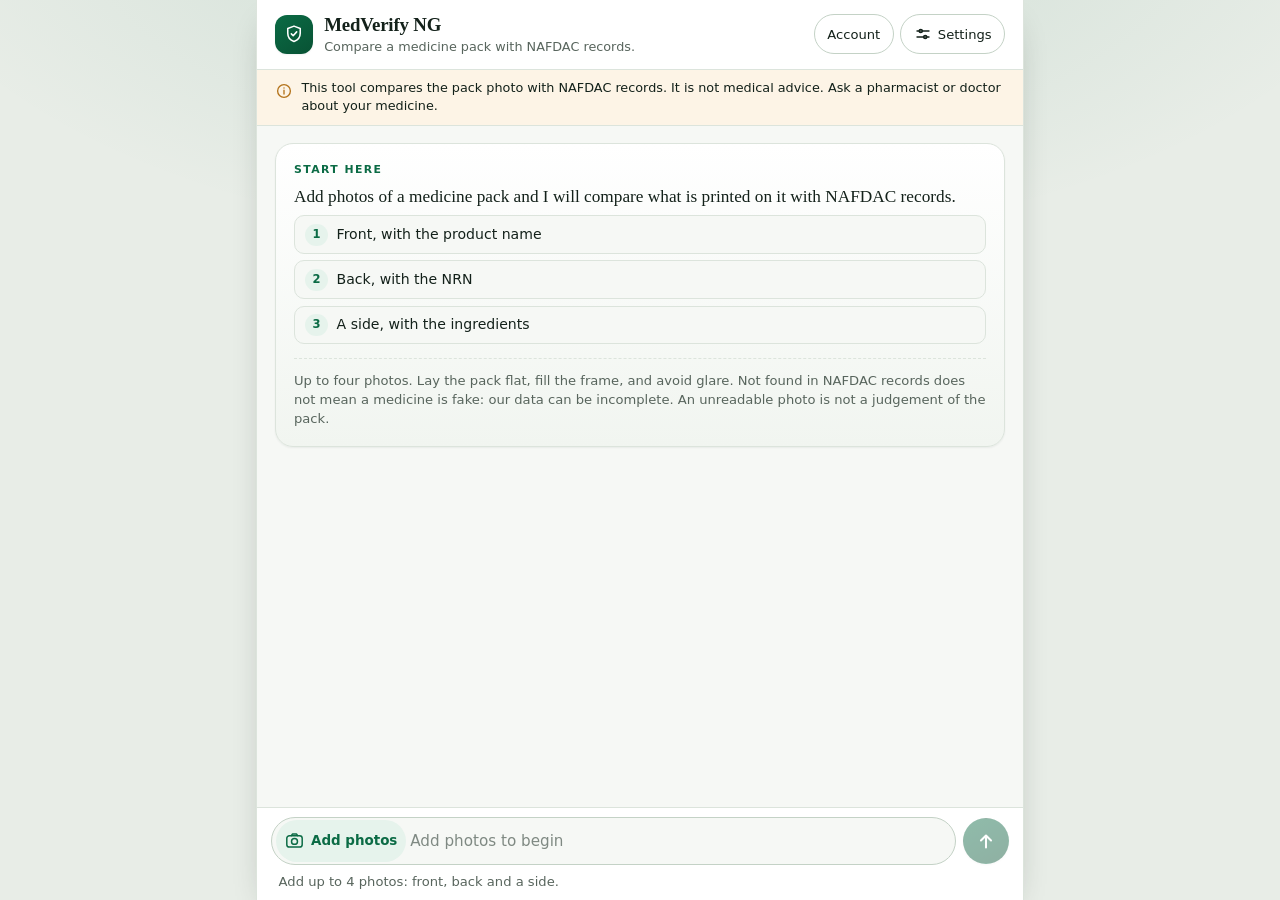
==== commit c86740d0: "Add self-service accounts with registration-issued API keys. A person who registers becomes an api_c" ====
--- a/web/index.html
+++ b/web/index.html
@@ -10,13 +10,14 @@
     <meta
       name="description"
       content="Compare a medicine pack photo with NAFDAC records and read an explainable result."
+      data-copy-content="metaDescription"
     />
-    <title>MedVerify NG</title>
+    <title data-copy="pageTitle">MedVerify NG</title>
     <link rel="stylesheet" href="assets/styles.css" />
     <script type="module" src="assets/app.js"></script>
   </head>
   <body>
-    <a class="skip-link" href="#log">Skip to conversation</a>
+    <a class="skip-link" href="#log" data-copy="skipToConversation">Skip to conversation</a>
 
     <div class="app">
       <header class="site-header">
@@ -29,37 +30,42 @@
           </span>
           <div class="brand-text">
             <h1>MedVerify NG</h1>
-            <p class="tagline">Compare a medicine pack with NAFDAC records.</p>
+            <p class="tagline" data-copy="tagline">Compare a medicine pack with NAFDAC records.</p>
           </div>
         </div>
 
-        <details class="settings">
-          <summary>
-            <svg viewBox="0 0 24 24" width="18" height="18" aria-hidden="true" fill="none" stroke="currentColor" stroke-width="1.8" stroke-linecap="round">
-              <path d="M4 8h16M4 16h16" />
-              <circle cx="9" cy="8" r="2.2" />
-              <circle cx="15" cy="16" r="2.2" />
-            </svg>
-            <span>Settings</span>
-          </summary>
-          <div class="settings-panel">
-            <div class="field">
-              <label for="language">Result language</label>
-              <select id="language" name="language">
-                <option value="en" selected>English</option>
-                <option value="pcm">Nigerian Pidgin</option>
-              </select>
-              <p class="hint">
-                Only English wording is reviewed; Pidgin falls back to English
-                until its copy is approved.
-              </p>
+        <div class="header-actions">
+          <!-- Signed out, /settings sends the visitor to /login. One link keeps
+               the header from guessing which state the browser is in. -->
+          <a class="pill-link" href="/settings">Account</a>
+
+          <details class="settings">
+            <summary>
+              <svg viewBox="0 0 24 24" width="18" height="18" aria-hidden="true" fill="none" stroke="currentColor" stroke-width="1.8" stroke-linecap="round">
+                <path d="M4 8h16M4 16h16" />
+                <circle cx="9" cy="8" r="2.2" />
+                <circle cx="15" cy="16" r="2.2" />
+              </svg>
+              <span data-copy="settings">Settings</span>
+            </summary>
+            <div class="settings-panel">
+              <div class="field">
+                <label for="language" data-copy="resultLanguage">Result language</label>
+                <select id="language" name="language">
+                  <option value="en" selected>English</option>
+                  <option value="pcm">Nigerian Pidgin</option>
+                </select>
+                <p id="language-hint" class="hint" data-copy="languageHintReady">
+                  English and Pidgin are available.
+                </p>
+              </div>
+              <div class="field">
+                <label for="api-base" data-copy="apiAddress">API address</label>
+                <input id="api-base" name="api-base" type="url" value="" placeholder="https://api.example" />
+              </div>
             </div>
-            <div class="field">
-              <label for="api-base">API address</label>
-              <input id="api-base" name="api-base" type="url" value="" placeholder="https://api.example" />
-            </div>
-          </div>
-        </details>
+          </details>
+        </div>
       </header>
 
       <!-- Development key. Hidden from the page; it is still visible in the
@@ -72,27 +78,27 @@
           <circle cx="12" cy="12" r="8.5" />
           <path d="M12 11v5M12 7.8v.2" />
         </svg>
-        <p>
+        <p data-copy="notice">
           This tool compares the pack photo with NAFDAC records. It is not medical advice.
           Ask a pharmacist or doctor about your medicine.
         </p>
       </div>
 
       <main id="main" class="chat">
-        <div id="log" class="log" role="log" aria-label="Conversation" tabindex="0">
+        <div id="log" class="log" role="log" aria-label="Conversation" data-copy-aria-label="conversation" tabindex="0">
           <div class="msg assistant intro">
             <div class="bubble">
-              <p class="eyebrow">Start here</p>
-              <p class="lede">
+              <p class="eyebrow" data-copy="startHere">Start here</p>
+              <p class="lede" data-copy="introLede">
                 Add photos of a medicine pack and I will compare what is printed
                 on it with NAFDAC records.
               </p>
               <ul class="tips">
-                <li><span class="step" aria-hidden="true">1</span>Front, with the product name</li>
-                <li><span class="step" aria-hidden="true">2</span>Back, with the NRN</li>
-                <li><span class="step" aria-hidden="true">3</span>A side, with the ingredients</li>
+                <li><span class="step" aria-hidden="true">1</span><span data-copy="tipFront">Front, with the product name</span></li>
+                <li><span class="step" aria-hidden="true">2</span><span data-copy="tipBack">Back, with the NRN</span></li>
+                <li><span class="step" aria-hidden="true">3</span><span data-copy="tipSide">A side, with the ingredients</span></li>
               </ul>
-              <p class="hint">
+              <p class="hint" data-copy="introHint">
                 Up to four photos. Lay the pack flat, fill the frame, and avoid
                 glare. Not found in NAFDAC records does not mean a medicine is
                 fake: our data can be incomplete. An unreadable photo is not a
@@ -103,27 +109,27 @@
         </div>
 
         <div class="dock">
-          <div id="chips" class="chips" role="group" aria-label="Suggested actions"></div>
+          <div id="chips" class="chips" role="group" aria-label="Suggested actions" data-copy-aria-label="suggestedActions"></div>
 
           <form id="chat-form" class="composer" novalidate>
-            <ul id="tray" class="tray" aria-label="Photos ready to send" hidden></ul>
+            <ul id="tray" class="tray" aria-label="Photos ready to send" data-copy-aria-label="photosReady" hidden></ul>
 
             <div class="row">
               <div class="composer-field">
                 <div id="tools" class="tools">
                   <!-- One control for the camera and the photo library: the
                        browser's own picker lets the person choose either. -->
-                  <button id="photo-btn" type="button" class="photo-btn" aria-label="Add photos of the pack" title="Add photos">
+                  <button id="photo-btn" type="button" class="photo-btn" aria-label="Add photos of the pack" data-copy-aria-label="addPhotosOfPack" title="Add photos" data-copy-title="addPhotos">
                     <svg viewBox="0 0 24 24" width="21" height="21" aria-hidden="true" fill="none" stroke="currentColor" stroke-width="1.7" stroke-linecap="round" stroke-linejoin="round">
                       <rect x="3.2" y="6.5" width="17.6" height="13" rx="3" />
                       <circle cx="12" cy="13" r="3.4" />
                       <path d="M8.4 6.5 9.6 4.6h4.8l1.2 1.9" />
                     </svg>
-                    <span class="photo-btn-text">Add photos</span>
+                    <span class="photo-btn-text" data-copy="addPhotos">Add photos</span>
                   </button>
                 </div>
 
-                <label for="question" class="sr-only">Your question</label>
+                <label for="question" class="sr-only" data-copy="yourQuestion">Your question</label>
                 <input
                   id="question"
                   name="question"
@@ -132,11 +138,12 @@
                   autocomplete="off"
                   disabled
                   placeholder="Add photos to begin"
+                  data-copy-placeholder="addPhotosToBegin"
                   aria-describedby="composer-hint"
                 />
               </div>
 
-              <button id="send" type="submit" class="send" aria-label="Check this pack" aria-disabled="true">
+              <button id="send" type="submit" class="send" aria-label="Check this pack" data-copy-aria-label="checkThisPack" aria-disabled="true">
                 <svg viewBox="0 0 24 24" width="22" height="22" aria-hidden="true" fill="none" stroke="currentColor" stroke-width="2.2" stroke-linecap="round" stroke-linejoin="round">
                   <path d="M12 19V6M6.5 11.5L12 6l5.5 5.5" />
                 </svg>
@@ -154,7 +161,7 @@
     </div>
 
     <noscript>
-      <p class="noscript">This page needs JavaScript to upload photos.</p>
+      <p class="noscript" data-copy="noscript">This page needs JavaScript to upload photos.</p>
     </noscript>
   </body>
 </html>
--- a/web/assets/styles.css
+++ b/web/assets/styles.css
@@ -992,3 +992,384 @@
     scroll-behavior: auto !important;
   }
 }
+
+/* --- Account pages ------------------------------------------------------ */
+/* Sign-in, registration, and settings share the frame above: the same brand,
+   the same type and the same palette. The account pages scroll instead of
+   filling the viewport, because a settings page has more than one screen of
+   content on a phone. */
+
+.app.account {
+  height: auto;
+  min-height: 100dvh;
+}
+
+.app.account .brand {
+  color: inherit;
+  text-decoration: none;
+}
+
+/* The header controls, on both the chat page and the account pages. */
+.header-actions,
+.account-nav {
+  display: flex;
+  align-items: center;
+  gap: 0.4rem;
+  flex: none;
+}
+
+.pill-link {
+  display: inline-flex;
+  align-items: center;
+  justify-content: center;
+  min-height: 40px;
+  padding: 0 0.8rem;
+  border: 1px solid var(--line-strong);
+  border-radius: 999px;
+  background: var(--surface);
+  color: var(--ink);
+  font: inherit;
+  font-size: 0.82rem;
+  text-decoration: none;
+  cursor: pointer;
+  transition: border-color 0.15s ease, color 0.15s ease, background 0.15s ease;
+}
+
+.pill-link:hover {
+  border-color: var(--accent);
+  color: var(--accent);
+  background: var(--accent-soft);
+}
+
+.account-main {
+  display: flex;
+  flex-direction: column;
+  gap: 1rem;
+  padding: 1.1rem;
+  padding-bottom: calc(1.6rem + env(safe-area-inset-bottom, 0px));
+}
+
+.account-card {
+  padding: 1.2rem 1.15rem;
+  background: var(--surface);
+  border: 1px solid var(--line);
+  border-radius: var(--radius);
+  box-shadow: var(--shadow-sm);
+}
+
+.account-card h2 {
+  margin: 0 0 0.5rem;
+  font-family: var(--font-display);
+  font-size: 1.35rem;
+  font-weight: 600;
+  letter-spacing: -0.01em;
+  line-height: 1.25;
+}
+
+.account-card .hint {
+  max-width: 40rem;
+}
+
+.account-card form {
+  margin-top: 1rem;
+}
+
+.account-card input[type="text"],
+.account-card input[type="email"],
+.account-card input[type="password"] {
+  width: 100%;
+  padding: 0.65rem 0.75rem;
+  font: inherit;
+  font-size: 0.95rem;
+  color: var(--ink);
+  background: var(--surface-2);
+  border: 1px solid var(--line-strong);
+  border-radius: 9px;
+}
+
+.account-card input[readonly] {
+  color: var(--ink-muted);
+}
+
+.label-note {
+  font-weight: 400;
+  color: var(--ink-muted);
+}
+
+/* --- Buttons ------------------------------------------------------------ */
+
+.btn {
+  display: inline-flex;
+  align-items: center;
+  justify-content: center;
+  gap: 0.4rem;
+  min-height: 44px;
+  padding: 0 1.1rem;
+  border: 1px solid transparent;
+  border-radius: 10px;
+  font: inherit;
+  font-size: 0.92rem;
+  font-weight: 600;
+  text-decoration: none;
+  cursor: pointer;
+  transition: filter 0.15s ease, border-color 0.15s ease, color 0.15s ease,
+    background 0.15s ease;
+}
+
+.btn.primary {
+  background: linear-gradient(150deg, var(--accent), var(--accent-strong));
+  color: var(--accent-ink);
+  box-shadow: var(--shadow-sm);
+}
+
+.btn.primary:hover:not(:disabled) {
+  filter: brightness(1.08);
+}
+
+.btn.ghost {
+  background: var(--surface-2);
+  color: var(--ink);
+  border-color: var(--line-strong);
+}
+
+.btn.ghost:hover:not(:disabled) {
+  border-color: var(--accent);
+  color: var(--accent);
+  background: var(--accent-soft);
+}
+
+/* The form's only button is the submit, so it can span the card. */
+.account-card form > .btn {
+  width: 100%;
+  margin-top: 0.4rem;
+}
+
+.account-actions {
+  display: flex;
+  flex-wrap: wrap;
+  gap: 0.5rem;
+  margin-top: 0.9rem;
+}
+
+/* --- Messages ----------------------------------------------------------- */
+
+.form-error {
+  margin: 0.85rem 0 0;
+  padding: 0.65rem 0.75rem;
+  background: var(--flag-bg);
+  border: 1px solid var(--flag-line);
+  border-left-width: 3px;
+  border-radius: 8px;
+  color: var(--ink);
+  font-size: 0.86rem;
+  line-height: 1.45;
+}
+
+/* A caution, not a failure: the key was issued correctly and will not be
+   shown again. Warning colours say "read this" without saying "broken". */
+.key-warning {
+  margin: 0.85rem 0 0;
+  padding: 0.65rem 0.75rem;
+  background: var(--warn-bg);
+  border: 1px solid var(--warn-line);
+  border-left-width: 3px;
+  border-radius: 8px;
+  color: var(--ink);
+  font-size: 0.86rem;
+  line-height: 1.45;
+}
+
+/* --- The key that is shown once ----------------------------------------- */
+
+.key-row {
+  display: flex;
+  gap: 0.5rem;
+  align-items: stretch;
+  margin-top: 0.9rem;
+}
+
+.key-row .key-value {
+  flex: 1;
+  min-width: 0;
+  font-family: ui-monospace, SFMono-Regular, Menlo, Consolas, monospace;
+  font-size: 0.82rem;
+  letter-spacing: 0.01em;
+}
+
+.key-row .btn {
+  flex: none;
+}
+
+.key-meta {
+  margin: 0.8rem 0 0;
+  padding: 0;
+  list-style: none;
+  display: grid;
+  gap: 0.3rem;
+  font-size: 0.82rem;
+  color: var(--ink-muted);
+}
+
+.key-meta li {
+  display: flex;
+  gap: 0.4rem;
+  align-items: baseline;
+}
+
+.key-meta span {
+  min-width: 4.5rem;
+}
+
+code {
+  font-family: ui-monospace, SFMono-Regular, Menlo, Consolas, monospace;
+  font-size: 0.88em;
+  padding: 0.05em 0.3em;
+  background: var(--surface-2);
+  border-radius: 5px;
+}
+
+/* --- Key list ----------------------------------------------------------- */
+
+.key-list {
+  margin: 1rem 0 0;
+  padding: 0;
+  list-style: none;
+  display: grid;
+  gap: 0.6rem;
+}
+
+.key-item {
+  padding: 0.75rem 0.85rem;
+  background: var(--surface-2);
+  border: 1px solid var(--line);
+  border-radius: var(--radius-sm);
+}
+
+.key-item-head {
+  display: flex;
+  align-items: center;
+  justify-content: space-between;
+  gap: 0.6rem;
+}
+
+.key-item-head code {
+  background: transparent;
+  padding: 0;
+  font-size: 0.86rem;
+  font-weight: 600;
+}
+
+.state-badge {
+  flex: none;
+  padding: 0.15rem 0.55rem;
+  border-radius: 999px;
+  border: 1px solid currentColor;
+  font-size: 0.7rem;
+  font-weight: 700;
+  letter-spacing: 0.06em;
+  text-transform: uppercase;
+}
+
+.state-active {
+  color: var(--tone-ok);
+}
+
+.state-revoked,
+.state-inactive {
+  color: var(--tone-bad);
+}
+
+.state-expired {
+  color: var(--tone-warn);
+}
+
+.key-item-facts {
+  display: flex;
+  flex-wrap: wrap;
+  gap: 0.35rem 1.1rem;
+  margin: 0.55rem 0 0;
+  font-size: 0.78rem;
+  color: var(--ink-muted);
+}
+
+.key-item-facts div {
+  display: flex;
+  gap: 0.35rem;
+}
+
+.key-item-facts dt {
+  font-weight: 600;
+  color: var(--ink);
+}
+
+.key-item-facts dd {
+  margin: 0;
+}
+
+/* --- Account facts ------------------------------------------------------ */
+
+.account-facts {
+  margin: 0.9rem 0 0;
+  display: grid;
+  gap: 0.45rem;
+  font-size: 0.9rem;
+}
+
+.account-facts div {
+  display: flex;
+  justify-content: space-between;
+  gap: 1rem;
+  padding-bottom: 0.45rem;
+  border-bottom: 1px solid var(--line);
+}
+
+.account-facts div:last-child {
+  border-bottom: 0;
+  padding-bottom: 0;
+}
+
+.account-facts dt {
+  color: var(--ink-muted);
+  font-size: 0.82rem;
+}
+
+.account-facts dd {
+  margin: 0;
+  font-weight: 600;
+  text-align: right;
+  overflow-wrap: anywhere;
+}
+
+.rotate {
+  margin-top: 1.1rem;
+}
+
+.rotate > .btn {
+  width: 100%;
+}
+
+.rotate-confirm {
+  padding: 0.85rem;
+  background: var(--warn-bg);
+  border: 1px solid var(--warn-line);
+  border-radius: var(--radius-sm);
+}
+
+.rotate-confirm .hint {
+  margin-top: 0;
+}
+
+@media (min-width: 34rem) {
+  .account-main {
+    padding: 1.6rem;
+  }
+
+  .account-card {
+    padding: 1.5rem 1.6rem;
+  }
+
+  .account-card form > .btn,
+  .rotate > .btn {
+    width: auto;
+  }
+}
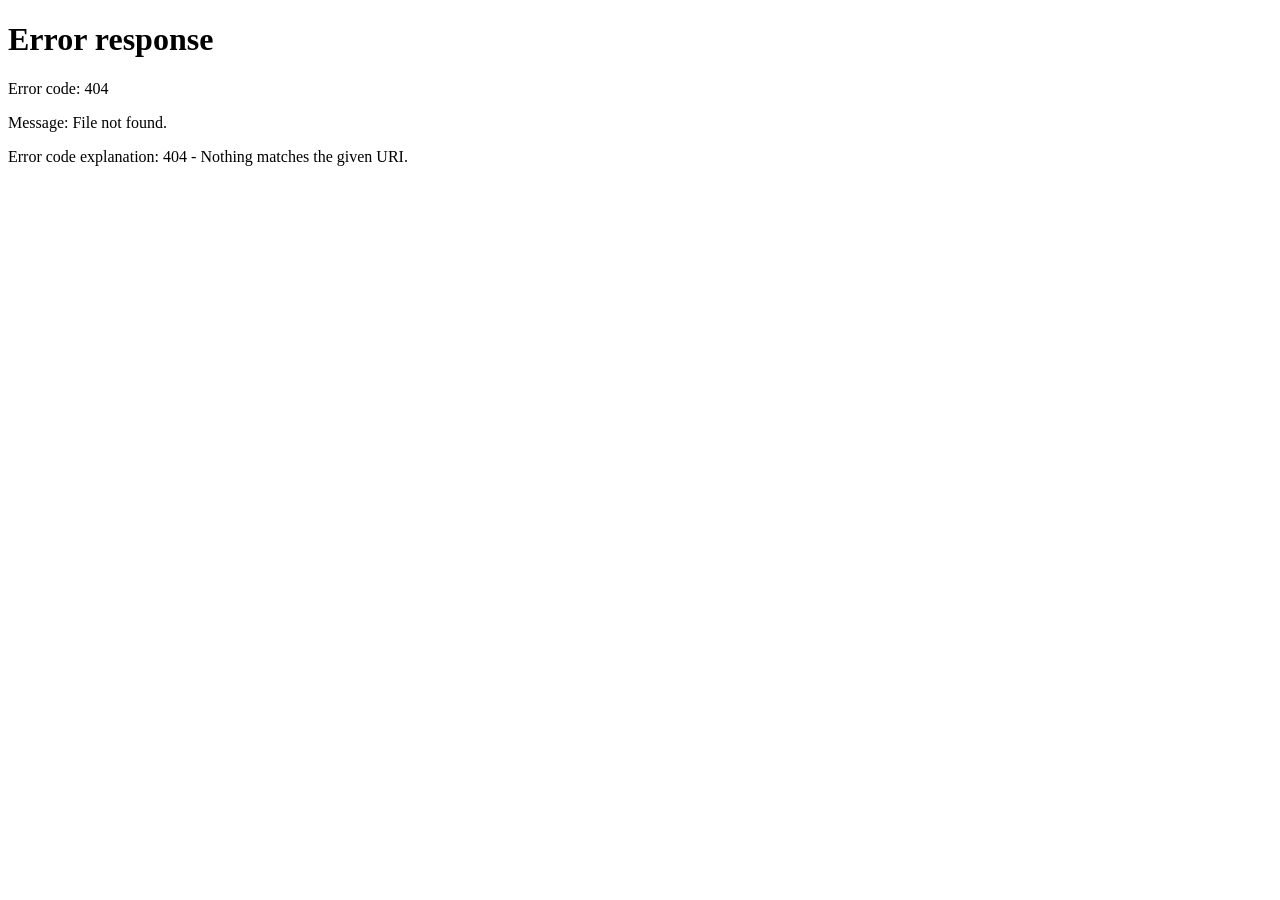
==== commit fd582320: "Send the chat page through the session instead of an embedded key. The page shipped a placeholder ke" ====
--- a/web/index.html
+++ b/web/index.html
@@ -19,7 +19,11 @@
   <body>
     <a class="skip-link" href="#log" data-copy="skipToConversation">Skip to conversation</a>
 
-    <div class="app">
+    <!-- [hidden] until the API confirms a session: a signed-out visitor is
+         sent to /login instead of seeing a chat that cannot send anything. -->
+    <p id="session-check" class="session-check" role="status">Checking your session…</p>
+
+    <div id="app" class="app" hidden>
       <header class="site-header">
         <div class="brand">
           <span class="brand-mark" aria-hidden="true">
@@ -59,18 +63,10 @@
                   English and Pidgin are available.
                 </p>
               </div>
-              <div class="field">
-                <label for="api-base" data-copy="apiAddress">API address</label>
-                <input id="api-base" name="api-base" type="url" value="" placeholder="https://api.example" />
-              </div>
             </div>
           </details>
         </div>
       </header>
-
-      <!-- Development key. Hidden from the page; it is still visible in the
-           page source, so swap it out before this goes anywhere public. -->
-      <input id="api-key" name="api-key" type="hidden" value="dev-api-key" />
 
       <!-- The disclaimer is always visible and never dismissed. -->
       <div class="notice" role="note">
--- a/web/assets/styles.css
+++ b/web/assets/styles.css
@@ -131,6 +131,27 @@
 }
 
 /* --- App frame ---------------------------------------------------------- */
+
+/* The session gate hides the frame until the API confirms a sign-in. This
+   rule is needed because an author display declaration outranks the browser's
+   own [hidden] rule. */
+.app[hidden] {
+  display: none;
+}
+
+.session-check {
+  max-width: 48rem;
+  margin: 0 auto;
+  padding: 1.5rem 1rem;
+  color: var(--ink-muted);
+  font-size: 0.9375rem;
+}
+
+.key-actions {
+  display: flex;
+  flex-wrap: wrap;
+  gap: 0.5rem;
+}
 
 .app {
   display: flex;
